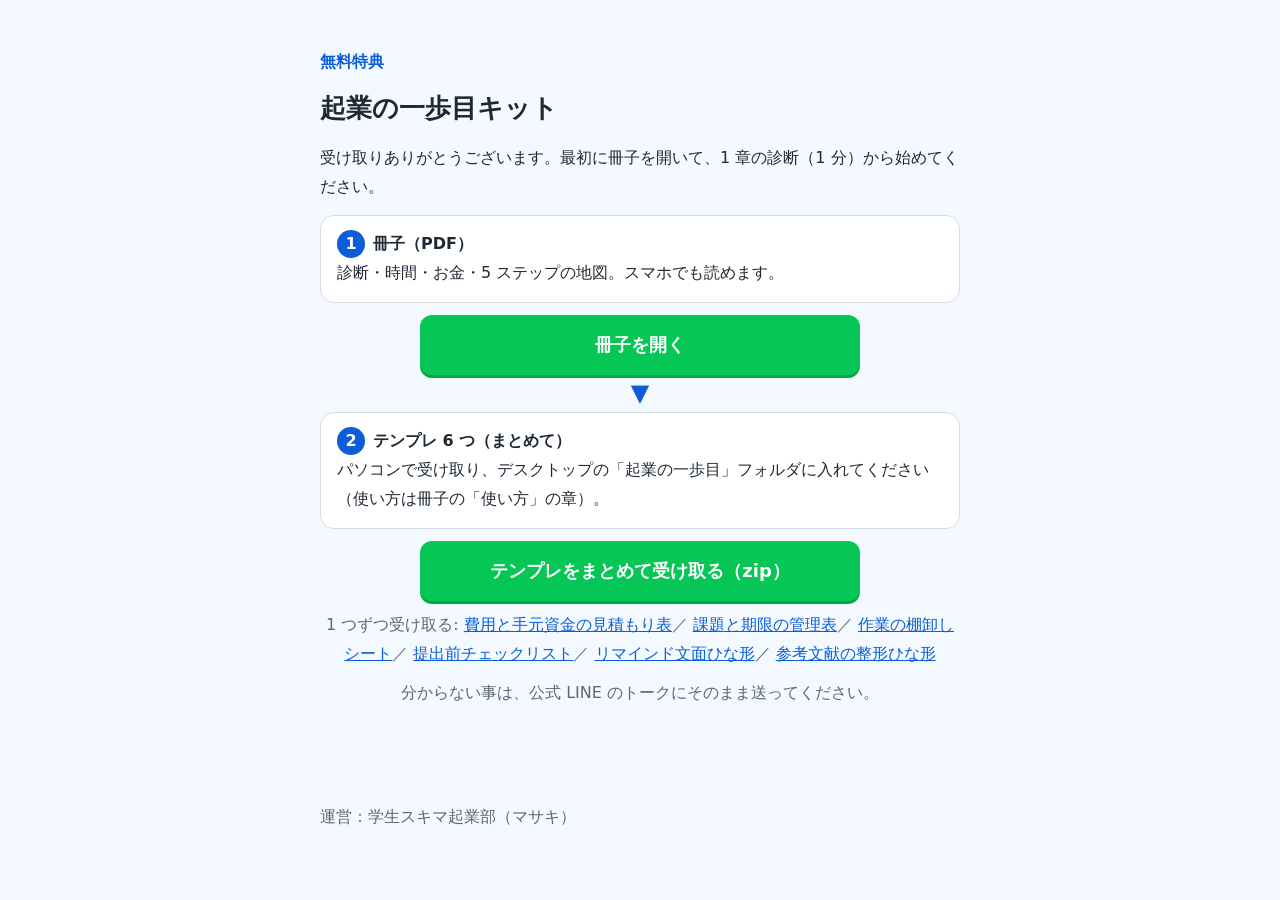
==== kit/index.html @ 184ad9ae "無料キットの受け取りページ（kit/）を公開 Co-Authored-By: Claude Opus 5.5 <noreply@anthropic.com>" ====
<!doctype html>
<html lang="ja">
<head>
<meta charset="utf-8">
<meta name="viewport" content="width=device-width, initial-scale=1">
<meta name="robots" content="noindex, nofollow">
<title>起業の一歩目キット｜学生スキマ起業部</title>
<meta name="theme-color" content="#0b5ed7">
<link rel="icon" type="image/png" href="../assets/favicon.png">
<link rel="stylesheet" href="../assets/style.css">
</head>
<body>
<div class="wrap">
<section>
  <p class="eyebrow">無料特典</p>
  <h1>起業の一歩目キット</h1>
  <p>受け取りありがとうございます。最初に冊子を開いて、1 章の診断（1 分）から始めてください。</p>
  <div class="card"><span class="num">1</span><strong>冊子（PDF）</strong><br>診断・時間・お金・5 ステップの地図。スマホでも読めます。</div>
  <a class="btn" href="kigyo_kit.pdf">冊子を開く</a>
  <div class="arrow" aria-hidden="true">▼</div>
  <div class="card"><span class="num">2</span><strong>テンプレ 6 つ（まとめて）</strong><br>パソコンで受け取り、デスクトップの「起業の一歩目」フォルダに入れてください（使い方は冊子の「使い方」の章）。</div>
  <a class="btn" href="templates.zip">テンプレをまとめて受け取る（zip）</a>
  <p class="btn-note">1 つずつ受け取る:
    <a href="t/起業の費用と手元資金の見積もり表.xlsx">費用と手元資金の見積もり表</a>／
    <a href="t/課題と期限の管理表.xlsx">課題と期限の管理表</a>／
    <a href="t/作業の棚卸しシート.xlsx">作業の棚卸しシート</a>／
    <a href="t/提出前チェックリスト.md">提出前チェックリスト</a>／
    <a href="t/リマインド文面ひな形.md">リマインド文面ひな形</a>／
    <a href="t/参考文献の整形ひな形.xlsx">参考文献の整形ひな形</a></p>
  <p class="btn-note">分からない事は、公式 LINE のトークにそのまま送ってください。</p>
</section>
<footer class="block"><p class="small">運営：学生スキマ起業部（マサキ）</p></footer>
</div>
</body>
</html>
---- assets/style.css ----
:root {
  --bg: #f4f9ff;
  --bg-alt: #ffffff;
  --text: #1f2933;
  --muted: #5b6672;
  --accent: #0b5ed7;
  --line: #06C755;
  --line-dark: #05a847;
  --border: #d3dde8;
  --soft-yellow: #fff6d6;
  --soft-orange: #ffeede;
  --todo-bg: #ffe14d;
  --todo-text: #5c1a00;
  --check-bg: #ffd2b8;
  --warn-bg: #b3261e;
  --warn-text: #ffffff;
  --radius: 14px;
  --font: system-ui, "Yu Gothic", "Meiryo", sans-serif;
}
* { box-sizing: border-box; }
html { -webkit-text-size-adjust: 100%; }
body {
  margin: 0;
  background: var(--bg);
  color: var(--text);
  font-family: var(--font);
  font-size: 16px;
  line-height: 1.8;
}
.wrap { max-width: 720px; margin: 0 auto; overflow-wrap: anywhere; }
body { overflow-x: hidden; }
section, .block { padding: 36px 20px; }
section.hero { background: linear-gradient(180deg, #e3efff 0%, var(--bg) 100%); padding-top: 28px; }
@media (min-width: 640px) {
  section, .block { padding: 48px 40px; }
  h1 { font-size: 32px; }
  h2 { font-size: 26px; }
  .btn { max-width: 440px; margin: 0 auto; }
}
section.alt { background: var(--bg-alt); }
h1 { font-size: 26px; line-height: 1.5; margin: 12px 0 16px; }
h2 { font-size: 22px; line-height: 1.5; margin: 0 0 18px; }
h3 { font-size: 18px; margin: 0 0 8px; }
p { margin: 0 0 14px; }
.eyebrow { font-size: 16px; color: var(--accent); font-weight: 700; margin: 0; }
.small { font-size: 16px; color: var(--muted); }
.btn {
  display: flex; align-items: center; justify-content: center;
  width: 100%; min-height: 56px; padding: 14px 16px;
  background: var(--line); color: #fff; font-size: 18px; font-weight: 700;
  text-align: center; text-decoration: none; border-radius: 12px;
  box-shadow: 0 3px 0 var(--line-dark);
}
.btn:active { transform: translateY(2px); box-shadow: 0 1px 0 var(--line-dark); }
.btn-note { font-size: 16px; color: var(--muted); margin: 10px 0 0; text-align: center; }
.todo {
  background: var(--todo-bg); color: var(--todo-text);
  font-weight: 700; padding: 1px 4px; border-radius: 4px;
  border: 1px dashed #b38600;
}
.check {
  background: var(--check-bg); color: var(--todo-text);
  font-weight: 700; padding: 1px 4px; border-radius: 4px;
  border: 1px dashed #b34700;
}
.draft-banner {
  background: var(--warn-bg); color: var(--warn-text);
  padding: 16px 20px; font-weight: 700; font-size: 16px; line-height: 1.7;
}
.checklist { list-style: none; padding: 0; margin: 0 0 16px; }
.checklist li {
  background: var(--bg-alt); border: 1px solid var(--border); border-radius: var(--radius);
  padding: 12px 14px 12px 44px; margin-bottom: 10px; position: relative;
}
.checklist li::before {
  content: "\2611"; position: absolute; left: 14px; top: 10px; font-size: 22px; color: var(--accent);
}
.callout { background: var(--soft-yellow); border-radius: var(--radius); padding: 16px; margin: 16px 0; }
.notice { background: var(--soft-orange); border-radius: var(--radius); padding: 16px; margin: 16px 0; }
.card {
  background: var(--bg-alt); border: 1px solid var(--border); border-radius: var(--radius);
  padding: 14px 16px; margin-bottom: 12px;
}
section.alt .card { background: var(--bg); }
.card .num, .step-box .num {
  display: inline-block; min-width: 28px; height: 28px; line-height: 28px; text-align: center;
  background: var(--accent); color: #fff; border-radius: 50%; font-weight: 700; margin-right: 8px; font-size: 16px;
}
.arrow { text-align: center; font-size: 24px; color: var(--accent); margin: 4px 0; line-height: 1.2; }
.timeline { list-style: none; padding: 0 0 0 22px; margin: 0; border-left: 3px solid var(--accent); }
.timeline li { position: relative; margin-bottom: 18px; padding-left: 14px; }
.timeline li::before {
  content: ""; position: absolute; left: -31px; top: 8px; width: 14px; height: 14px;
  background: var(--accent); border-radius: 50%;
}
.step-box { border: 2px solid var(--accent); border-radius: var(--radius); padding: 14px 16px; margin-bottom: 10px; background: var(--bg-alt); }
.step-box.dim { border-color: var(--border); background: #eef1f4; color: var(--muted); }
.qa { margin-bottom: 22px; }
.qa .q { font-weight: 700; margin-bottom: 6px; }
.qa .q::before {
  content: "Q"; display: inline-block; width: 28px; height: 28px; line-height: 28px; text-align: center;
  background: var(--accent); color: #fff; border-radius: 50%; margin-right: 8px; font-size: 16px;
}
a { color: var(--accent); }
table.legal { width: 100%; table-layout: fixed; border-collapse: collapse; font-size: 16px; }
table.legal th, table.legal td { border: 1px solid var(--border); padding: 10px; text-align: left; vertical-align: top; background: var(--bg-alt); }
table.legal th { width: 34%; background: #e8eef5; }
.notes li { margin-bottom: 8px; }
.svg-icon { width: 56px; height: 56px; display: block; margin: 0 auto 8px; }
.footer { background: #eef1f4; padding: 24px 20px; font-size: 16px; color: var(--muted); }

@media (max-width: 420px) {
  h1 { font-size: 24px; }
  table.legal th { width: 30%; }
  table.legal th, table.legal td { padding: 8px; }
}
img { max-width: 100%; height: auto; }

/* ===== フォーマット例に合わせた縦長 LP（スマホ中心） ===== */
.hero2 { background: linear-gradient(160deg, #0b2a4a 0%, #14507a 55%, #0f766e 100%); color: #fff; text-align: center; padding: 56px 20px 48px; }
.h-small { font-size: 18px; font-weight: 700; margin: 0 0 8px; text-shadow: 0 2px 6px rgba(0,0,0,.45); }
.h-big { font-size: 38px; line-height: 1.35; margin: 12px 0 16px; text-shadow: 0 2px 8px rgba(0,0,0,.5); }
.h-em { color: #fff; background: linear-gradient(transparent 62%, rgba(255,225,77,.55) 62%); }
.center-sec { text-align: center; }
.center-sec .checklist, .center-sec p { text-align: left; }
h2.blue, h3.blue { color: var(--accent); text-align: center; }
.r { color: #e0312b; font-weight: 700; }
.big { font-size: 20px; text-align: center; }
.gift { background: var(--bg-alt); text-align: center; }
.gift-title { font-size: 26px; text-align: center; }
.book { width: 260px; max-width: 84%; margin: 8px auto 24px; padding: 6px 6px 6px 14px; background: #e6eaee; border-radius: 4px 10px 10px 4px; box-shadow: 8px 8px 0 rgba(0,0,0,.12); transform: perspective(600px) rotateY(-8deg); }
.book-in { background: #fff; padding: 16px 12px; text-align: left; font-family: "Yu Mincho", "Hiragino Mincho ProN", serif; min-height: 270px; display: flex; flex-direction: column; justify-content: center; }
.book-t { font-size: 21px; font-weight: 700; line-height: 1.6; color: #14507a; border-bottom: 2px solid #14507a; padding-bottom: 8px; }
.book-m { margin: 14px 0 0; padding: 8px; background: #e3efff; font-size: 16px; text-align: center; }
.recv { border: 2px solid var(--text); border-radius: 10px; padding: 14px 16px; margin: 24px 0 14px; text-align: left; background: var(--bg-alt); }
.recv h3 { margin-bottom: 10px; }
.profile { background: var(--bg); text-align: center; padding-bottom: 8px; }
.avatar { width: 150px; height: 150px; border-radius: 50%; background: #dfe7ef; margin: 0 auto -48px; position: relative; z-index: 1; display: flex; align-items: center; justify-content: center; font-size: 13px; line-height: 1.5; padding: 24px; }
.pcard { background: #dbeafe; border-radius: 12px; padding: 64px 18px 24px; font-weight: 700; text-align: center; }
.pcard p:last-child { margin: 0; }
.story { padding: 0 0 24px; background: var(--bg); }
.band { background: #dbeafe; text-align: center; font-size: 19px; padding: 22px 16px; margin: 32px 0 20px; }
.story-body { padding: 0 24px; }
@media (min-width: 640px) { .h-big { font-size: 52px; } .story-body { padding: 0 40px; } }
@media (max-width: 380px) { .h-big { font-size: 32px; } }
.ini{font-size:64px;font-weight:700;color:#14507a}
.scene { display: block; width: 100%; height: auto; border-radius: var(--radius); margin: 4px 0 24px; }
.avatar-img { padding: 0; object-fit: cover; border: 4px solid #fff; display: block; }

.kyocho { margin: 20px 0 0; padding: 18px 16px; font-size: 20px; font-weight: 700; line-height: 1.7; background: #fff7e6; border: 3px solid #e0312b; border-radius: 12px; }
.kyocho .r { font-size: 24px; }
.story-body .kyocho { text-align: center; }
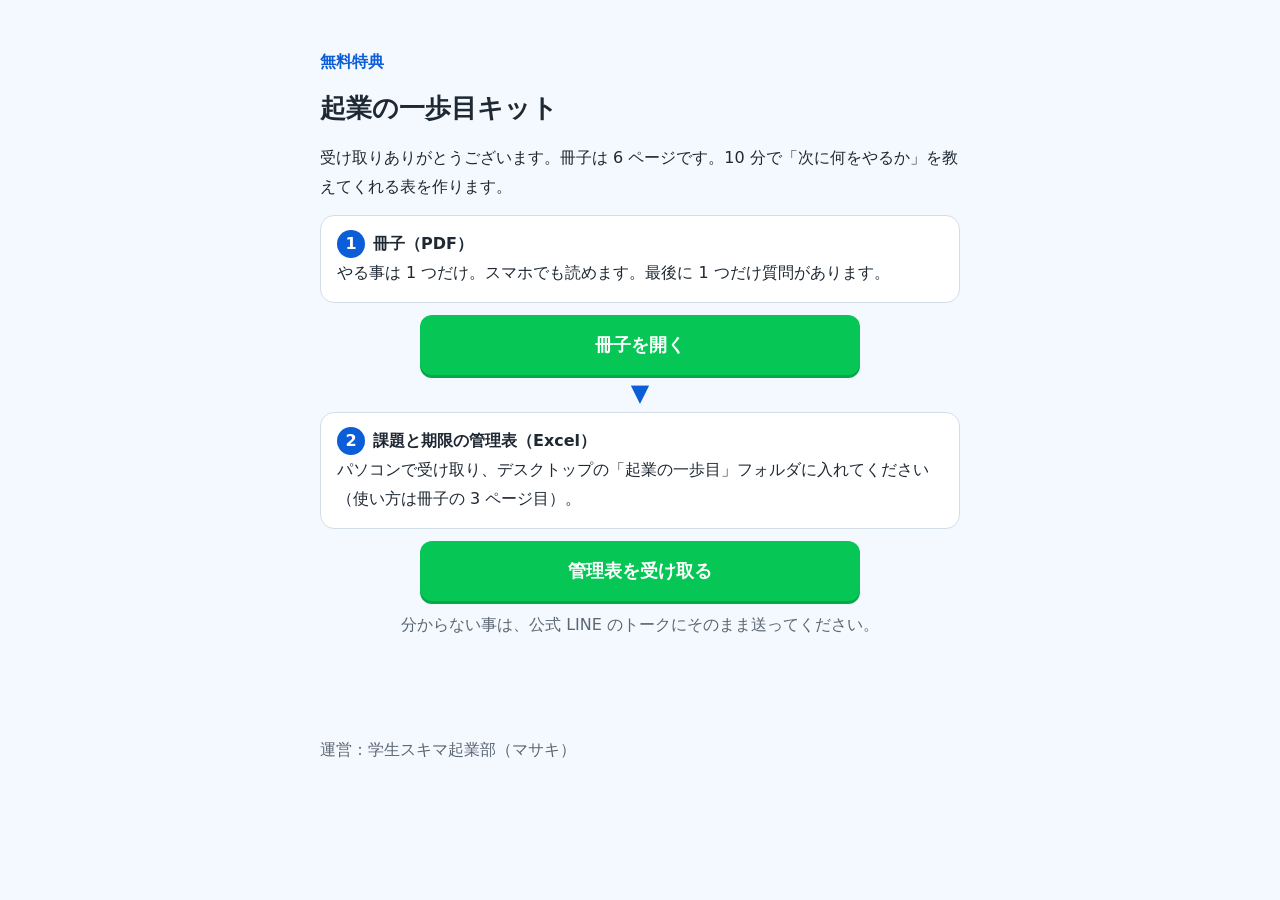
==== commit 8fcc4c29: "無料キットを短い版（v4）に差し替え、受け取りページを管理表 1 つにした" ====
--- a/kit/index.html
+++ b/kit/index.html
@@ -14,19 +14,12 @@
 <section>
   <p class="eyebrow">無料特典</p>
   <h1>起業の一歩目キット</h1>
-  <p>受け取りありがとうございます。最初に冊子を開いて、1 章の診断（1 分）から始めてください。</p>
-  <div class="card"><span class="num">1</span><strong>冊子（PDF）</strong><br>診断・時間・お金・5 ステップの地図。スマホでも読めます。</div>
+  <p>受け取りありがとうございます。冊子は 6 ページです。10 分で「次に何をやるか」を教えてくれる表を作ります。</p>
+  <div class="card"><span class="num">1</span><strong>冊子（PDF）</strong><br>やる事は 1 つだけ。スマホでも読めます。最後に 1 つだけ質問があります。</div>
   <a class="btn" href="kigyo_kit.pdf">冊子を開く</a>
   <div class="arrow" aria-hidden="true">▼</div>
-  <div class="card"><span class="num">2</span><strong>テンプレ 6 つ（まとめて）</strong><br>パソコンで受け取り、デスクトップの「起業の一歩目」フォルダに入れてください（使い方は冊子の「使い方」の章）。</div>
-  <a class="btn" href="templates.zip">テンプレをまとめて受け取る（zip）</a>
-  <p class="btn-note">1 つずつ受け取る:
-    <a href="t/起業の費用と手元資金の見積もり表.xlsx">費用と手元資金の見積もり表</a>／
-    <a href="t/課題と期限の管理表.xlsx">課題と期限の管理表</a>／
-    <a href="t/作業の棚卸しシート.xlsx">作業の棚卸しシート</a>／
-    <a href="t/提出前チェックリスト.md">提出前チェックリスト</a>／
-    <a href="t/リマインド文面ひな形.md">リマインド文面ひな形</a>／
-    <a href="t/参考文献の整形ひな形.xlsx">参考文献の整形ひな形</a></p>
+  <div class="card"><span class="num">2</span><strong>課題と期限の管理表（Excel）</strong><br>パソコンで受け取り、デスクトップの「起業の一歩目」フォルダに入れてください（使い方は冊子の 3 ページ目）。</div>
+  <a class="btn" href="t/課題と期限の管理表.xlsx">管理表を受け取る</a>
   <p class="btn-note">分からない事は、公式 LINE のトークにそのまま送ってください。</p>
 </section>
 <footer class="block"><p class="small">運営：学生スキマ起業部（マサキ）</p></footer>
